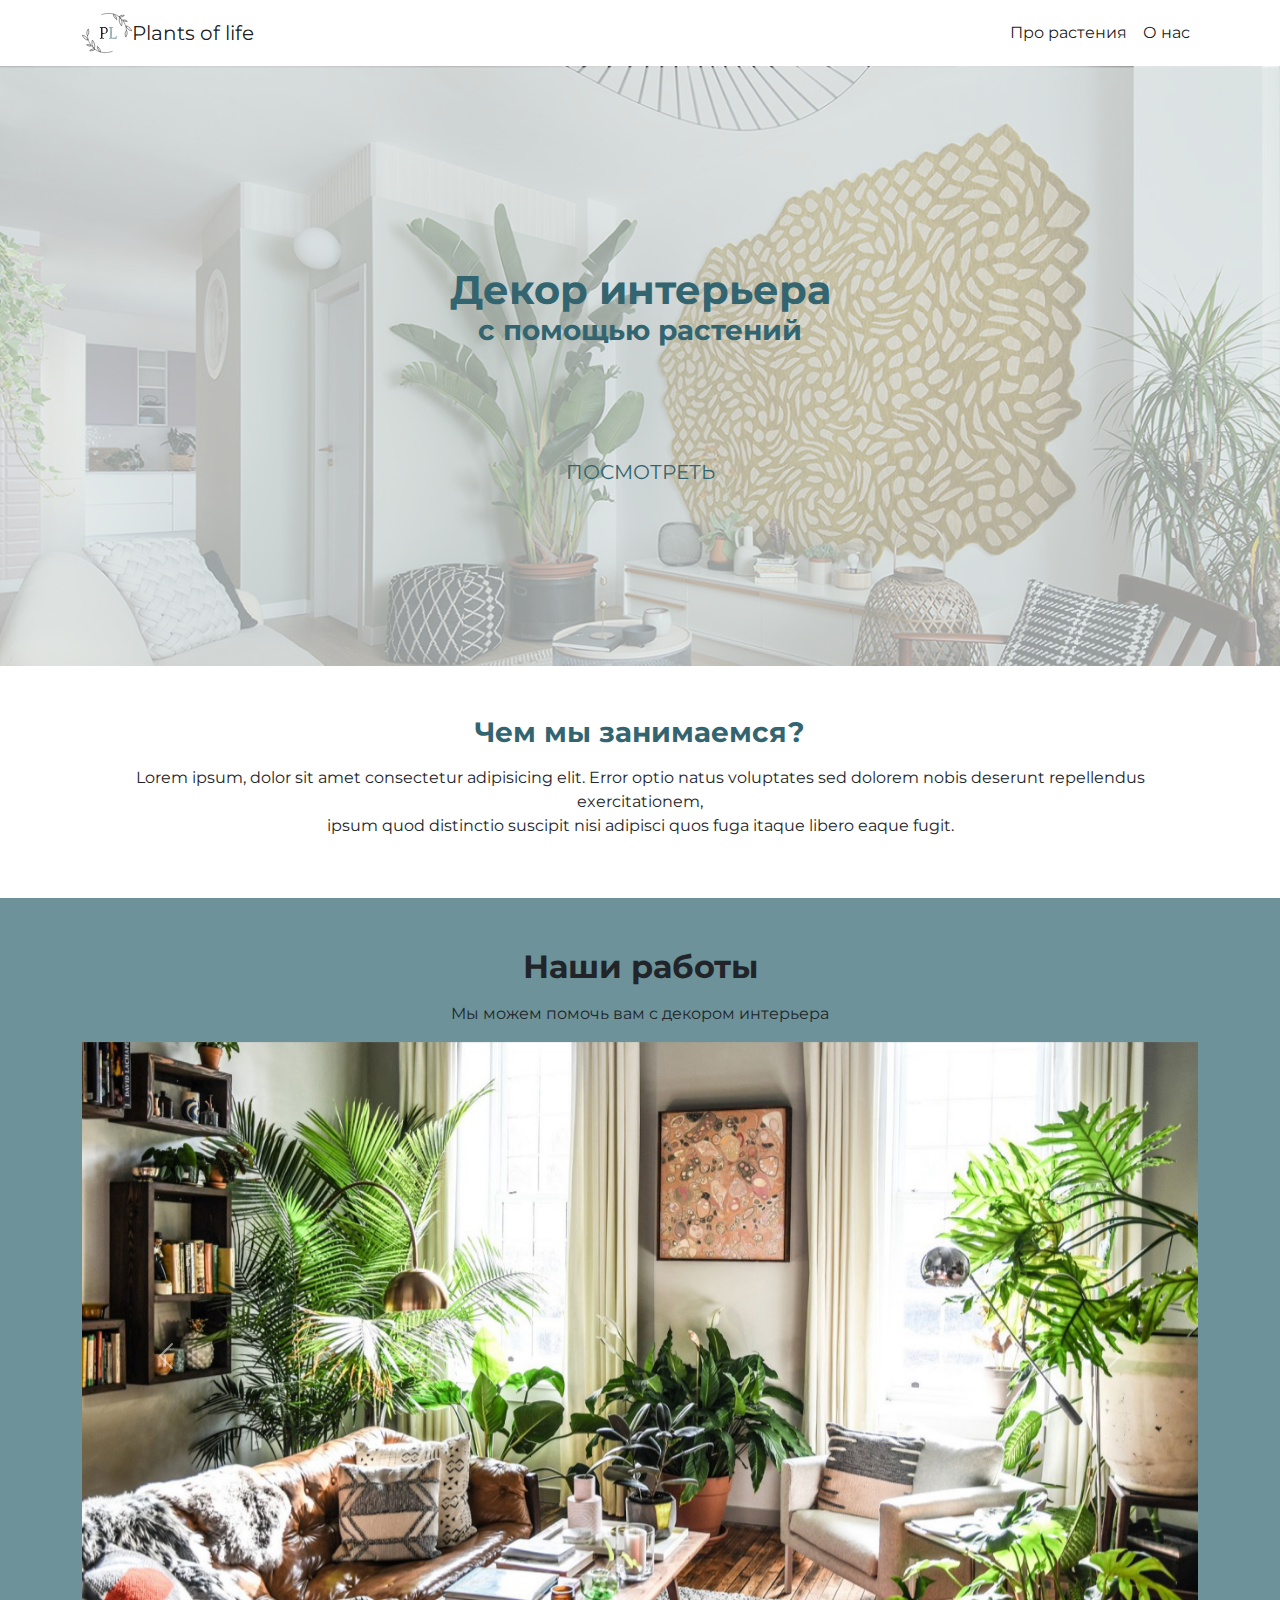
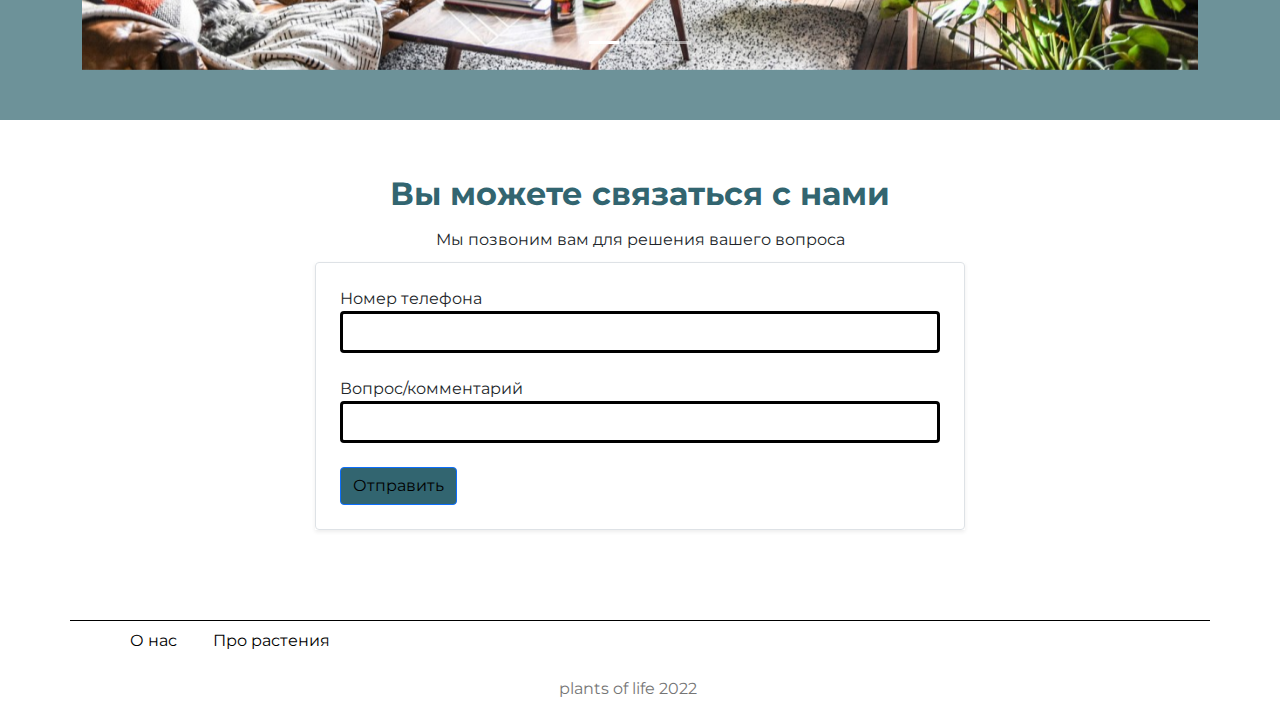
==== index.html @ f5ff60d4 "Add files via upload" ====
<!DOCTYPE html>
<html lang="en">
<head>
    <meta charset="UTF-8">
    <meta http-equiv="X-UA-Compatible" content="IE=edge">
    <meta name="viewport" content="width=device-width, initial-scale=1.0">
    <link href="bootstrap.min.css" rel="stylesheet" integrity="sha384-+0n0xVW2eSR5OomGNYDnhzAbDsOXxcvSN1TPprVMTNDbiYZCxYbOOl7+AMvyTG2x" crossorigin="anonymous">
    <link rel="stylesheet" href="bootstrap.min.css">
    <link rel="stylesheet" href="style.css">

<link rel="preconnect" href="https://fonts.googleapis.com">
<link rel="preconnect" href="https://fonts.gstatic.com" crossorigin>
<link href="https://fonts.googleapis.com/css2?family=Lato:wght@300&family=Montserrat:ital,wght@0,400;1,700&display=swap" rel="stylesheet">
    <title>Декор</title>
</head>
<body>
    <nav class="navbar navbar-expand navbar-light  ">
        <div class="container">
         <a href="index.html"><img src="img/logo.svg" width="50px" height="50px"></a> 
          <a class="navbar-brand" href="index.html">Plants of life</a>
         
           
    
          <div class="collapse navbar-collapse" id="navbarSupportedContent">
            <ul class="navbar-nav ms-auto">
              <li class="nav-item">
            
                <a class="nav-link active" aria-current="page" href="aboutplants.html">Про растения</a>
              </li>
              <li class="nav-item">
                <a class="nav-link active" href="info.html">О нас</a>
              </li>
           
              
            </ul>
            
          </div>
        </div>
      </nav>
  <header>
      <div class="container" >
          <div class="row">
              <div class="col-12 col-sm-12">   
                  <h1 class="text-center text-name">Декор интерьера</h1>
                  <h3 class="text-center text-name">с помощью растений</h3>
                  <a href="#footer" class="btn btn-itd btn-lg text-uppercase">Посмотреть</a>
              </div>
          </div>
      </div>
  </header>
<section class="section-1">
    <div class="container">
        <div class="row">
            <div class="col-12 col-sm-12">
              <h3 class="text-center text-name mb-3">Чем мы занимаемся?</h3>   
    <p class="text-center">Lorem ipsum, dolor sit amet consectetur adipisicing elit. Error optio natus voluptates sed dolorem nobis deserunt repellendus exercitationem,<br> ipsum quod distinctio suscipit nisi adipisci quos fuga itaque libero eaque fugit.</p>

            </div>
        </div>
    </div>
    </section> 
    <section class="section-2">
        <div class="container">
            <div class="row">    
                <div class="col-12 col-sm-12"><h2 class="text-center text-name   ">Наши работы</h2>
                  <div class="col-12 col-sm-12"><p class="text-center ttt mt-3 mb-3">Мы можем помочь вам с декором интерьера</p>
                    <div id="slider1" class="carousel slide" data-bs-ride="carousel">
                        <div class="carousel-indicators">
                          <button type="button" data-bs-target="#slider1" data-bs-slide-to="0" class="active" aria-current="true" aria-label="Slide 1"></button>
                          <button type="button" data-bs-target="#slider1" data-bs-slide-to="1" aria-label="Slide 2"></button>
                          <button type="button" data-bs-target="#slider1" data-bs-slide-to="2" aria-label="Slide 3"></button>
                        </div>
                        <div class="carousel-inner">
                          <div class="carousel-item active">
                          
                            <img src="img/f1.jpeg
                            " class="d-block w-100" alt="..."  >
                          </div>
                          <div class="carousel-item">
                            <img src="img/f2.jpg" class="d-block w-100" alt="..."  >
                          </div>
                          <div class="carousel-item">
                            <img src="img/f3.jpg" class="d-block w-100" alt="..."  h>
                          </div>
                        </div>
                        <button class="carousel-control-prev" type="button" data-bs-target="#slider1" data-bs-slide="prev">
                          <span class="carousel-control-prev-icon" aria-hidden="true"></span>
                          <span class="visually-hidden">Previous</span>
                        </button>
                        <button class="carousel-control-next" type="button" data-bs-target="#slider1" data-bs-slide="next">
                          <span class="carousel-control-next-icon" aria-hidden="true"></span>
                          <span class="visually-hidden">Next</span>
                        </button>
                      </div>  
                </div>
            </div>
        </div>
        </section> 
        <section class="section-3">
            <div class="container">
                <div class="col-12 col-sm-12">
                   <p class="text-center info ">Вы можете связаться с нами</p> 
                   <p class="text-center ">Мы позвоним вам для решения вашего вопроса</p>
                </div>

               
                  <!-- <div class="center-top">
                    <label for="exampleFormControlInput1" class="form-label ">Email address</label>
                    <input type="email" class="form-control form_element" id="exampleFormControlInput1" placeholder="name@example.com">
                  </div>
                  <div class=" mb-5">
                    <label for="exampleFormControlTextarea1" class="form-label">Example textarea</label>
                    <textarea class="form-control form_element" id="exampleFormControlTextarea1" rows="3"></textarea>
                    <button type="submit" class="btn btn-primary">Submit</button>   
                  </div> -->
                  <div class="container-fluid d-flex h-100 justify-content-center align-items-center p-0">

                    <div class="row bg-white shadow-sm">
            
                       <div class="col border rounded p-4">
                      
                        <form>
                            <div class="form-group">
                              <label for="exampleInputEmail1">Номер телефона</label>
                              <input type="text" class="form-control form_element" id="exampleInputEmail1" aria-describedby="emailHelp">
                            </div>
                            <div class="form-group">
                              <label for="exampleInputPassword1">Вопрос/комментарий</label>
                              <input type="text" class="form-control form_element " id="exampleInputPassword1">
                            </div>
                            <button type="submit" class="btn btn-primary btn-n">Отправить</button>
                          </form>
                       </div>
                    </div>
                </div>
			</div>
        </div>
            
        </section>
       

    <footer id="footer" class="footer navbar-fixed-bottom "><!--Footer-->
  <div class="container">
    <div class="row">
        <div class="line"></div>
        <div class="col-12 col-sm-12">
          <ul>
            <li><a class="nav-link text-decoration-none" href="info.html">О нас</a></li>
            <li><a class="nav-link text-decoration-none" href="aboutplants.html">Про растения</a></li>
          </ul>
          
        </div>
        <div class="row">
          <div class="col-12 col-sm-12">
             <p class="text-center text-footer">plants of life 2022</p>
          </div>
        </div>
          
    </div>
  </div>

  </footer><!--/Footer-->

   <script src="js/bootstrap.bundle.min.js"></script>
</body>
</html>
---- style.css ----
:root{
    --color1: #326570;
    --color2: #6D9299;

}

*{
    font-family: 'Lato', sans-serif;
    font-family: 'Montserrat', sans-serif;
}
header,  section{
    padding: 50px 0;
}

header{
    padding: 200px 0;
    background: url(img/header.png) ;
  width: 100%;
    height: 600px;
    
}

h1{
    color: var(--color1);
    margin: 0px 0px 0px 0px;
}

h3{
  color: #326570;
}

.btn-itd{
    display: block;
    max-width: 200px;
    margin: 100px auto;
    padding: 8px 3px;
    color: var(--color1);
    background-color: none;
}

.section-2{
    background-color: var(--color2);
}

.form {
	width: 375px;
	height: 812px;
    background-color: none;
}


.text-name{
   font-weight: 700;
}

.form_element {
	margin-bottom: 24px;
width: 600px;
	border: 3px solid #000000;
	padding-left: 14px;
	font-size: 16px;
    position: relative;
    align-content: center;
    
}
.section-3{
 
    height: 500px;

}

.info{
    font-size: 32px;
    font-weight: bold;
    margin: 0px 0px 10px 0px;
    color: #326570;

}

p{
    margin: 0px 0px 10px 0px;
}

.btn-it{
    display: block;
    max-width: 200px;
    height: 30px;
    margin: 10px auto;
    padding: 0px 0px;
    color: black;
    background-color: var(--color1);
}

.btn-it:hover{
    color: black;
    background-color: var(--color2);
}





.section-portfolio{
    background-color: var(--color2);
}

.line {
    border-bottom: 1px solid black; /* Параметры линии */
    width: 100%; 
   }

   ul, li{
       list-style: none;
       display: inline-block;
   }

   .text-decoration-none{
    color:black; text-decoration:none;
   }

   .text-decoration-none:hover{
    color:black; text-decoration:none;
   }

   .text-footer{
       color: #757575;
   }

   .btn-n{
       color: #000000;
       background-color: #326570;
   }
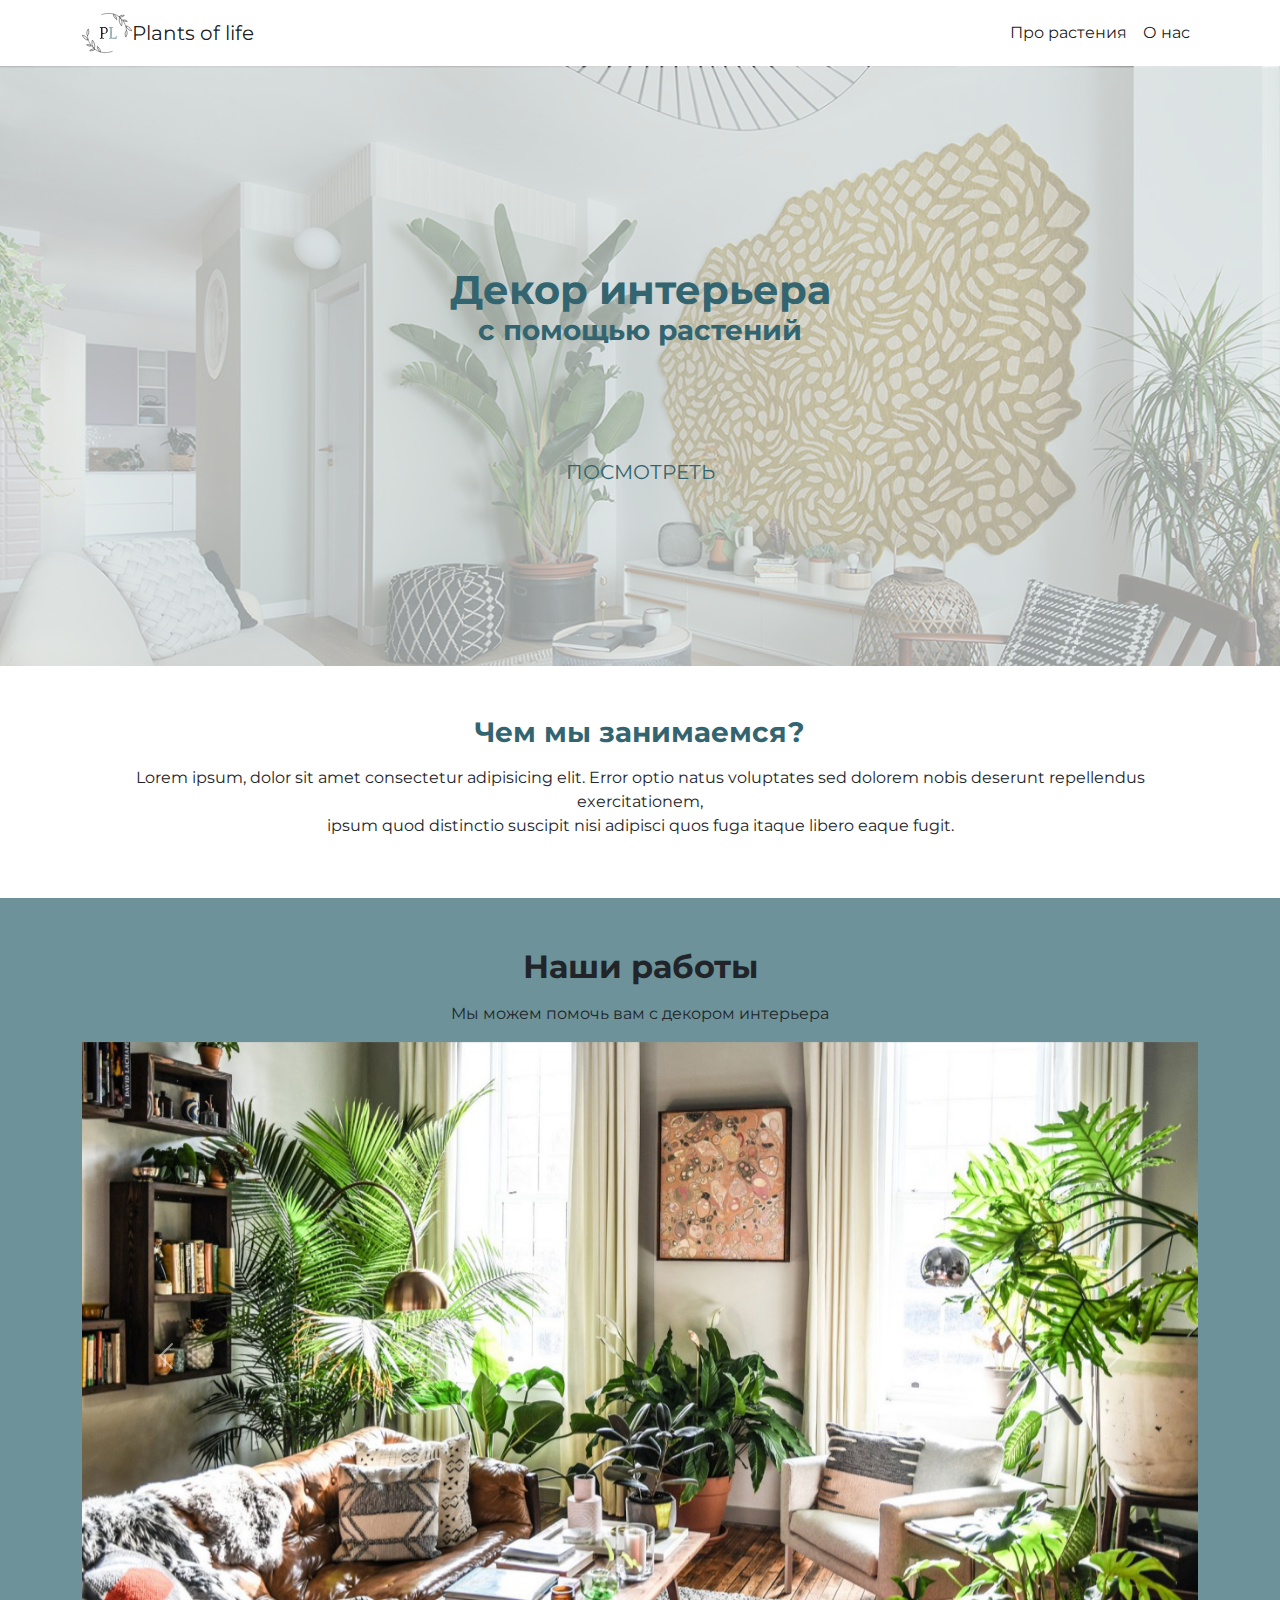
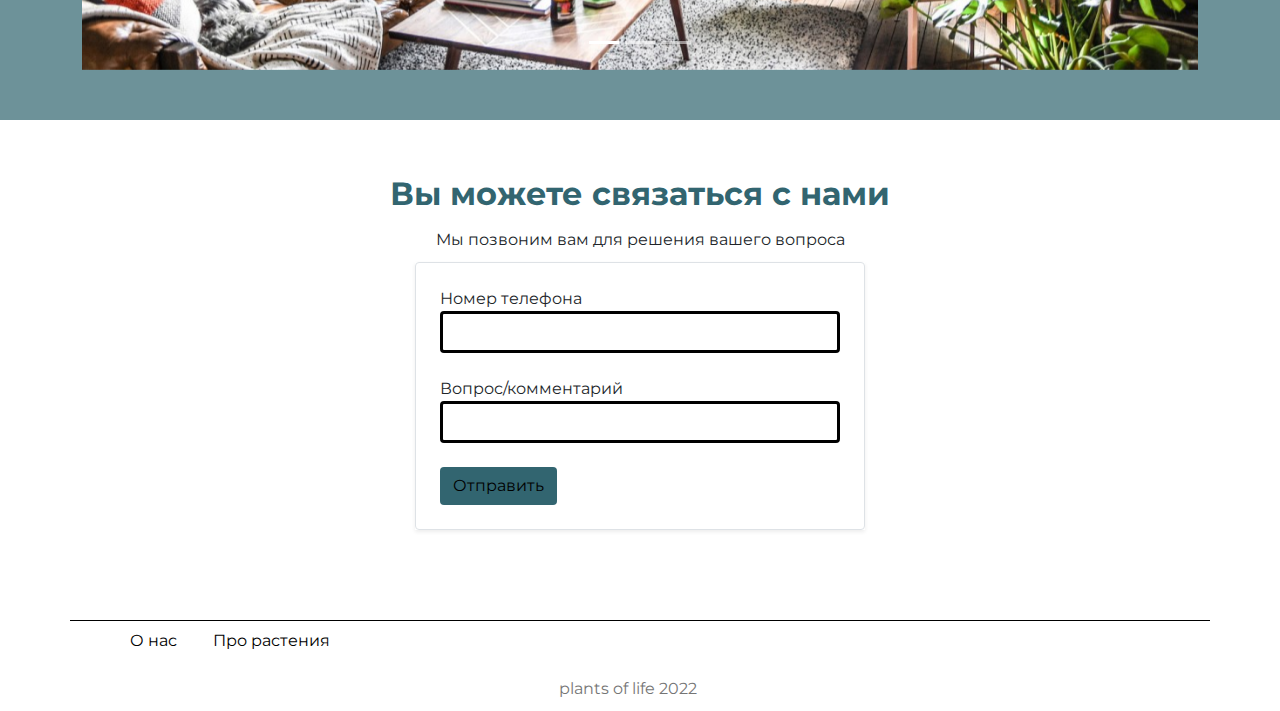
==== commit e8a4ad59: "Add files via upload" ====
--- a/index.html
+++ b/index.html
@@ -11,7 +11,7 @@
 <link rel="preconnect" href="https://fonts.googleapis.com">
 <link rel="preconnect" href="https://fonts.gstatic.com" crossorigin>
 <link href="https://fonts.googleapis.com/css2?family=Lato:wght@300&family=Montserrat:ital,wght@0,400;1,700&display=swap" rel="stylesheet">
-    <title>Декор</title>
+    <title>Plants of life</title>
 </head>
 <body>
     <nav class="navbar navbar-expand navbar-light  ">
@@ -103,16 +103,6 @@
                    <p class="text-center ">Мы позвоним вам для решения вашего вопроса</p>
                 </div>
 
-               
-                  <!-- <div class="center-top">
-                    <label for="exampleFormControlInput1" class="form-label ">Email address</label>
-                    <input type="email" class="form-control form_element" id="exampleFormControlInput1" placeholder="name@example.com">
-                  </div>
-                  <div class=" mb-5">
-                    <label for="exampleFormControlTextarea1" class="form-label">Example textarea</label>
-                    <textarea class="form-control form_element" id="exampleFormControlTextarea1" rows="3"></textarea>
-                    <button type="submit" class="btn btn-primary">Submit</button>   
-                  </div> -->
                   <div class="container-fluid d-flex h-100 justify-content-center align-items-center p-0">
 
                     <div class="row bg-white shadow-sm">
@@ -128,7 +118,7 @@
                               <label for="exampleInputPassword1">Вопрос/комментарий</label>
                               <input type="text" class="form-control form_element " id="exampleInputPassword1">
                             </div>
-                            <button type="submit" class="btn btn-primary btn-n">Отправить</button>
+                            <button type="submit" class="btn  btn-n ">Отправить</button>
                           </form>
                        </div>
                     </div>
@@ -161,6 +151,6 @@
 
   </footer><!--/Footer-->
 
-   <script src="js/bootstrap.bundle.min.js"></script>
+   <script src="js/bootstrap.js"></script>
 </body>
 </html>--- a/style.css
+++ b/style.css
@@ -42,12 +42,6 @@
     background-color: var(--color2);
 }
 
-.form {
-	width: 375px;
-	height: 812px;
-    background-color: none;
-}
-
 
 .text-name{
    font-weight: 700;
@@ -55,7 +49,7 @@
 
 .form_element {
 	margin-bottom: 24px;
-width: 600px;
+width: 400px;
 	border: 3px solid #000000;
 	padding-left: 14px;
 	font-size: 16px;
@@ -64,9 +58,7 @@
     
 }
 .section-3{
- 
     height: 500px;
-
 }
 
 .info{
@@ -81,31 +73,13 @@
     margin: 0px 0px 10px 0px;
 }
 
-.btn-it{
-    display: block;
-    max-width: 200px;
-    height: 30px;
-    margin: 10px auto;
-    padding: 0px 0px;
-    color: black;
-    background-color: var(--color1);
-}
-
-.btn-it:hover{
-    color: black;
-    background-color: var(--color2);
-}
-
-
-
-
 
 .section-portfolio{
     background-color: var(--color2);
 }
 
 .line {
-    border-bottom: 1px solid black; /* Параметры линии */
+    border-bottom: 1px solid black; 
     width: 100%; 
    }
 
@@ -129,5 +103,6 @@
    .btn-n{
        color: #000000;
        background-color: #326570;
+     
    }
  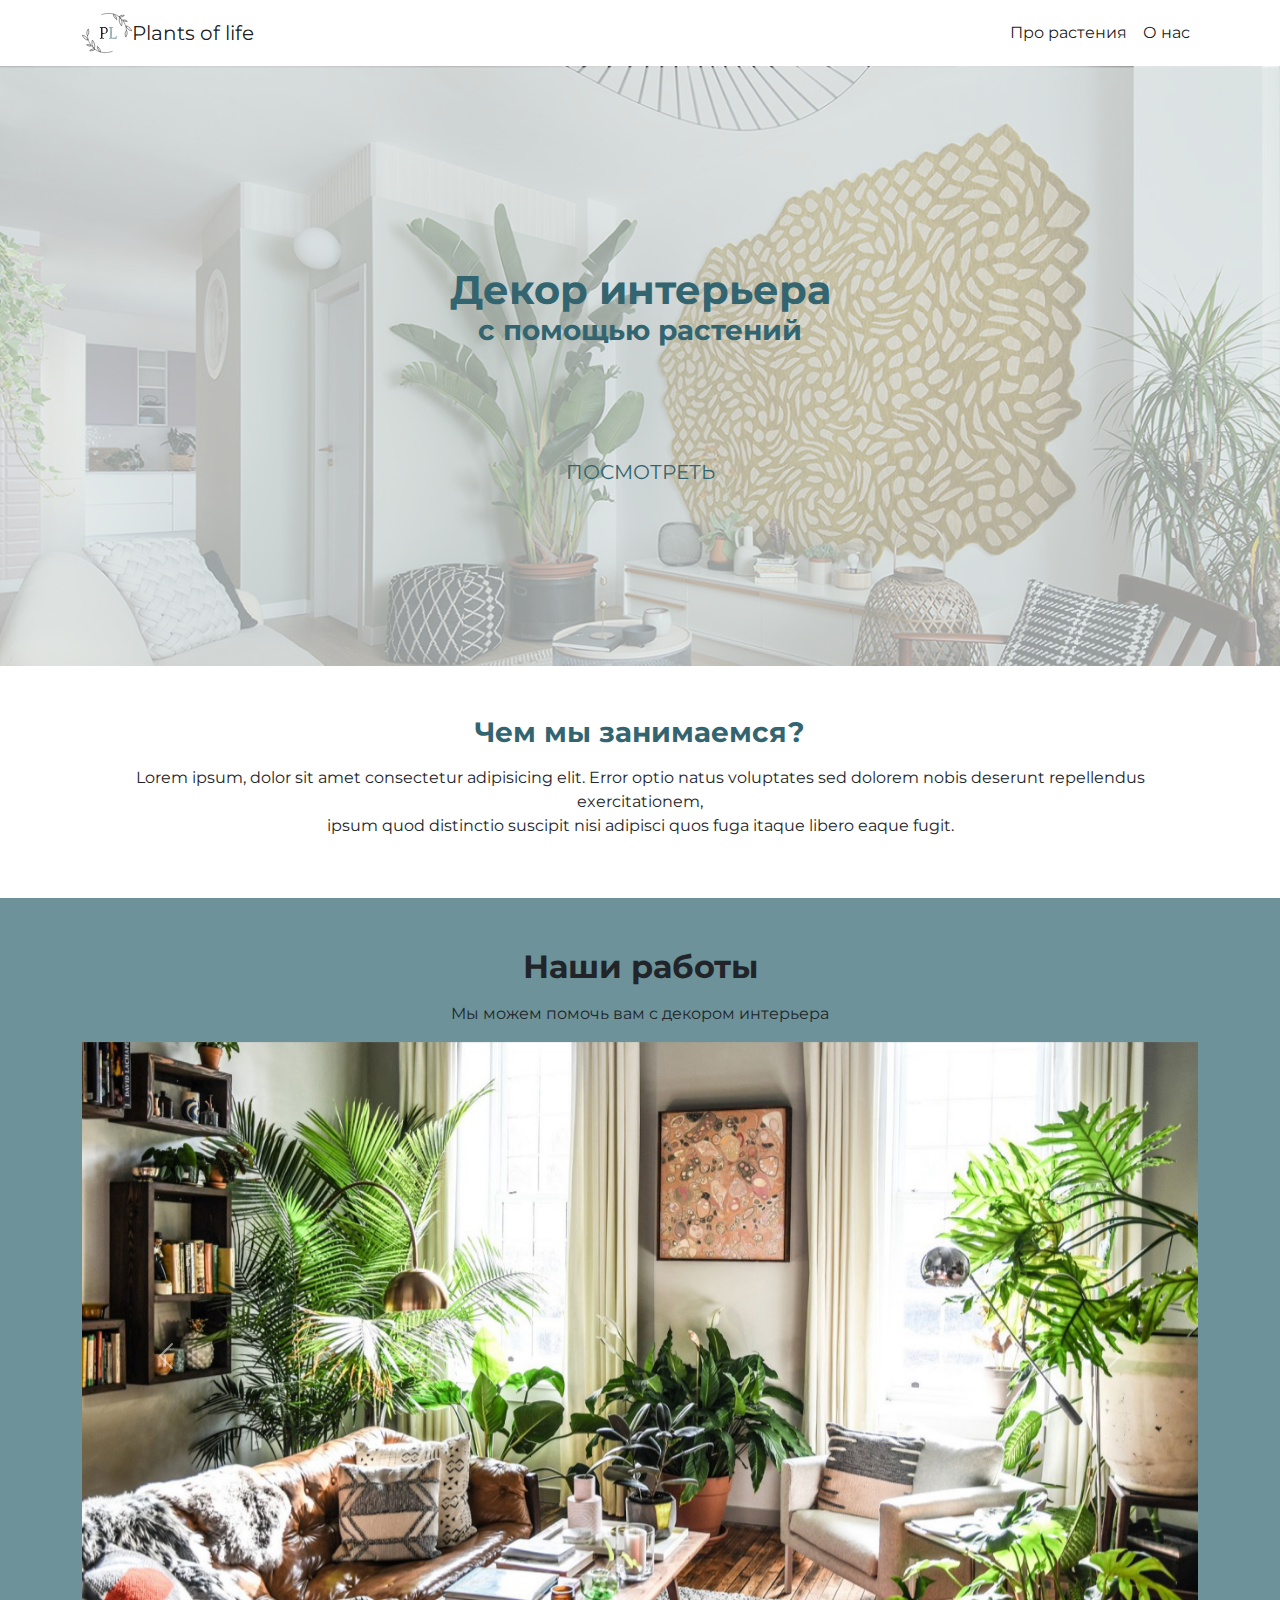
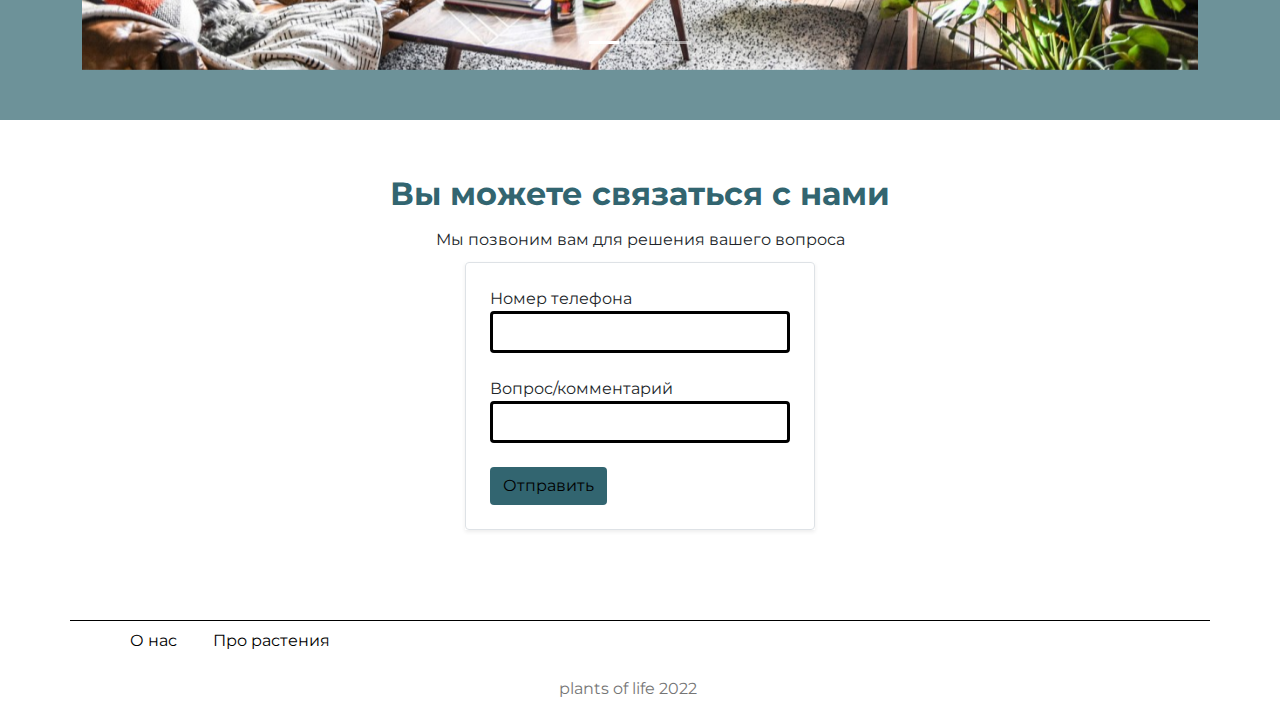
==== commit c2a2cc7f: "Add files via upload" ====
--- a/index.html
+++ b/index.html
@@ -103,15 +103,15 @@
                    <p class="text-center ">Мы позвоним вам для решения вашего вопроса</p>
                 </div>
 
-                  <div class="container-fluid d-flex h-100 justify-content-center align-items-center p-0">
+                  <div class="container-fluid d-flex h-100 justify-content-center align-items-center p-0" >
 
                     <div class="row bg-white shadow-sm">
             
-                       <div class="col border rounded p-4">
+                       <div class="col border rounded p-4 ">
                       
                         <form>
-                            <div class="form-group">
-                              <label for="exampleInputEmail1">Номер телефона</label>
+                            <div class="form-group col-sm-12 ">
+                              <label for="exampleInputEmail1 ">Номер телефона</label>
                               <input type="text" class="form-control form_element" id="exampleInputEmail1" aria-describedby="emailHelp">
                             </div>
                             <div class="form-group">
--- a/style.css
+++ b/style.css
@@ -49,7 +49,7 @@
 
 .form_element {
 	margin-bottom: 24px;
-width: 400px;
+width: 300px;
 	border: 3px solid #000000;
 	padding-left: 14px;
 	font-size: 16px;
